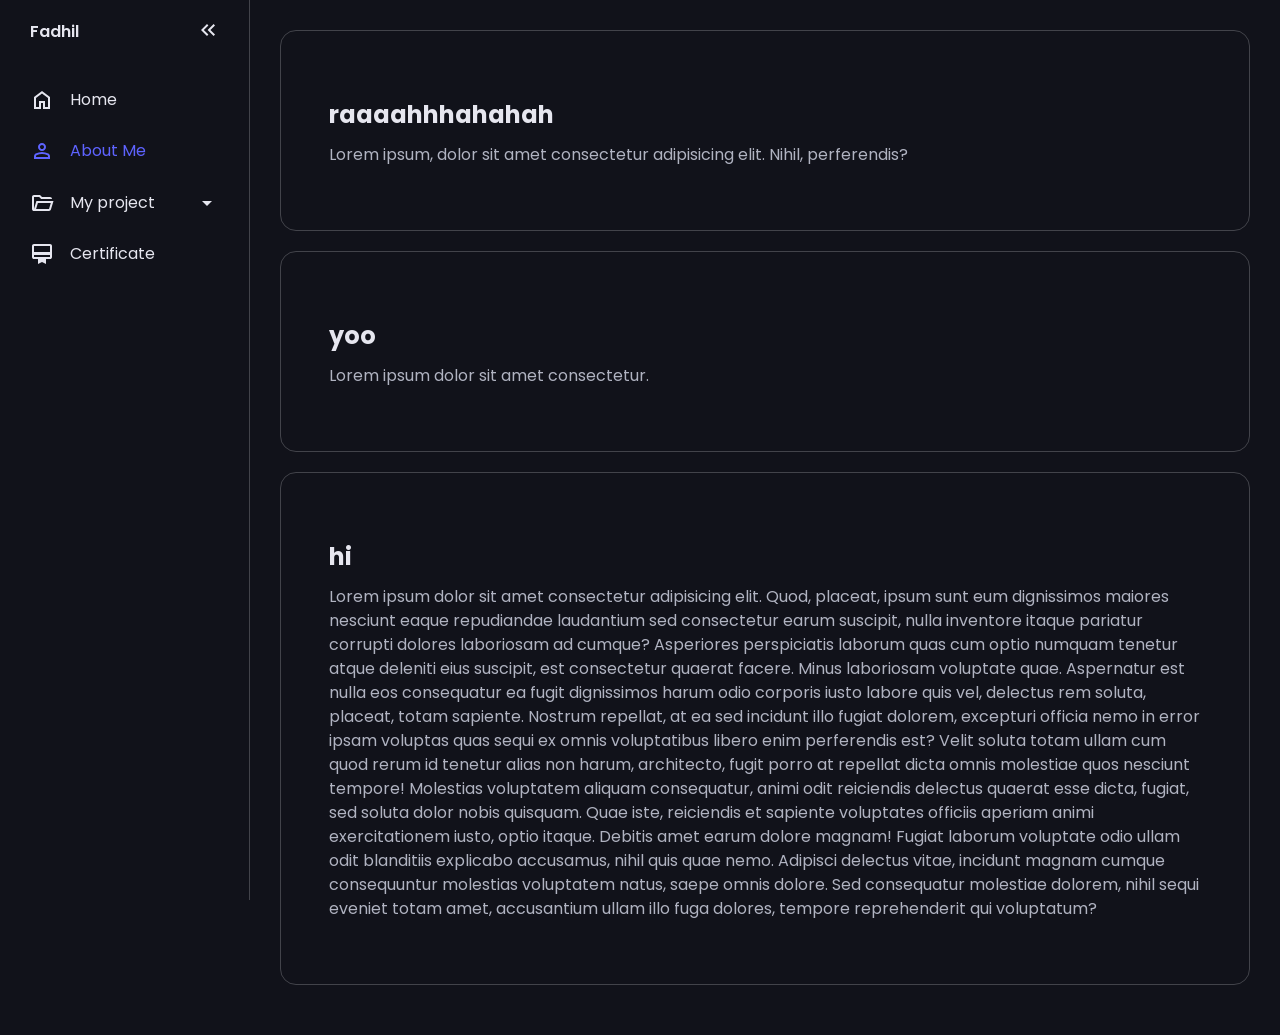
==== about-me.html @ 7f977c06 "porto baru nich" ====
<!doctype html>
<html lang="en">
  <head>
    <meta charset="UTF-8" />
    <meta name="viewport" content="width=device-width, initial-scale=1.0" />
    <title>Fadhil Portofolio</title>
    <link rel="stylesheet" href="/css/style.css" />
    <script type="text/javascript" src="/js/app.js" defer></script>
  </head>
  <body class="fade-in">
    <nav id="sidebar">
      <ul>
        <li>
          <span class="logo"> Fadhil</span>
          <button onclick=toggleSidebar() id="toggle-btn">
            <svg
              xmlns="http://www.w3.org/2000/svg"
              height="24px"
              viewBox="0 -960 960 960"
              width="24px"
              fill="#e3e3e3"
            >
              <path
                d="M440-240 200-480l240-240 56 56-183 184 183 184-56 56Zm264 0L464-480l240-240 56 56-183 184 183 184-56 56Z"
              />
            </svg>
          </button>
        </li>
        <li>
          <a href="index.html">
            <svg
              xmlns="http://www.w3.org/2000/svg"
              height="24px"
              viewBox="0 -960 960 960"
              width="24px"
              fill="#e3e3e3"
            >
              <path
                d="M240-200h120v-240h240v240h120v-360L480-740 240-560v360Zm-80 80v-480l320-240 320 240v480H520v-240h-80v240H160Zm320-350Z"
              />
            </svg>
            <span>Home</span>
          </a>
        </li>
        <li class="active">
          <a href="about-me.html">
            <svg
              xmlns="http://www.w3.org/2000/svg"
              height="24px"
              viewBox="0 -960 960 960"
              width="24px"
              fill="#e3e3e3"
            >
              <path
                d="M367-527q-47-47-47-113t47-113q47-47 113-47t113 47q47 47 47 113t-47 113q-47 47-113 47t-113-47ZM160-160v-112q0-34 17.5-62.5T224-378q62-31 126-46.5T480-440q66 0 130 15.5T736-378q29 15 46.5 43.5T800-272v112H160Zm80-80h480v-32q0-11-5.5-20T700-306q-54-27-109-40.5T480-360q-56 0-111 13.5T260-306q-9 5-14.5 14t-5.5 20v32Zm296.5-343.5Q560-607 560-640t-23.5-56.5Q513-720 480-720t-56.5 23.5Q400-673 400-640t23.5 56.5Q447-560 480-560t56.5-23.5ZM480-640Zm0 400Z"
              />
            </svg>
            <span>About Me</span>
          </a>
        </li>
        <li>
          <button onclick=togglesubMenu(this) class="dropdown-btn">
            <svg
              xmlns="http://www.w3.org/2000/svg"
              height="24px"
              viewBox="0 -960 960 960"
              width="24px"
              fill="#e3e3e3"
            >
              <path
                d="M160-160q-33 0-56.5-23.5T80-240v-480q0-33 23.5-56.5T160-800h240l80 80h320q33 0 56.5 23.5T880-640H447l-80-80H160v480l96-320h684L837-217q-8 26-29.5 41.5T760-160H160Zm84-80h516l72-240H316l-72 240Zm0 0 72-240-72 240Zm-84-400v-80 80Z"
              />
            </svg>
            <span>My project</span>
            <svg
              xmlns="http://www.w3.org/2000/svg"
              height="24px"
              viewBox="0 -960 960 960"
              width="24px"
              fill="#e3e3e3"
            >
              <path d="M480-360 280-560h400L480-360Z" />
            </svg>
          </button>
          <ul class="sub-menu">
            <div>
              <li><a href="#project-1">nama projek</a></li>
              <li><a href="#project-2">nama projek</a></li>
              <li><a href="#project-3">nama projek</a></li>
            </div>
          </ul>
        </li>
        <li>
          <a href="certificate.html">
            <svg
              xmlns="http://www.w3.org/2000/svg"
              height="24px"
              viewBox="0 -960 960 960"
              width="24px"
              fill="#e3e3e3"
            >
              <path
                d="M160-440v80h640v-80H160Zm0-440h640q33 0 56.5 23.5T880-800v440q0 33-23.5 56.5T800-280H640v200l-160-80-160 80v-200H160q-33 0-56.5-23.5T80-360v-440q0-33 23.5-56.5T160-880Zm0 320h640v-240H160v240Zm0 200v-440 440Z"
              />
            </svg>
            <span>Certificate</span>
          </a>
        </li>
      </ul>
    </nav>
    <main>
      <div class="container">
        <h2>raaaahhhahahah</h2>
        <p>
          Lorem ipsum, dolor sit amet consectetur adipisicing elit. Nihil,
          perferendis?
        </p>
      </div>
      <div class="container">
        <h2>yoo</h2>
        <p>Lorem ipsum dolor sit amet consectetur.</p>
      </div>
      <div class="container">
        <h2>hi</h2>
        <p>
          Lorem ipsum dolor sit amet consectetur adipisicing elit. Quod,
          placeat, ipsum sunt eum dignissimos maiores nesciunt eaque repudiandae
          laudantium sed consectetur earum suscipit, nulla inventore itaque
          pariatur corrupti dolores laboriosam ad cumque? Asperiores
          perspiciatis laborum quas cum optio numquam tenetur atque deleniti
          eius suscipit, est consectetur quaerat facere. Minus laboriosam
          voluptate quae. Aspernatur est nulla eos consequatur ea fugit
          dignissimos harum odio corporis iusto labore quis vel, delectus rem
          soluta, placeat, totam sapiente. Nostrum repellat, at ea sed incidunt
          illo fugiat dolorem, excepturi officia nemo in error ipsam voluptas
          quas sequi ex omnis voluptatibus libero enim perferendis est? Velit
          soluta totam ullam cum quod rerum id tenetur alias non harum,
          architecto, fugit porro at repellat dicta omnis molestiae quos
          nesciunt tempore! Molestias voluptatem aliquam consequatur, animi odit
          reiciendis delectus quaerat esse dicta, fugiat, sed soluta dolor nobis
          quisquam. Quae iste, reiciendis et sapiente voluptates officiis
          aperiam animi exercitationem iusto, optio itaque. Debitis amet earum
          dolore magnam! Fugiat laborum voluptate odio ullam odit blanditiis
          explicabo accusamus, nihil quis quae nemo. Adipisci delectus vitae,
          incidunt magnam cumque consequuntur molestias voluptatem natus, saepe
          omnis dolore. Sed consequatur molestiae dolorem, nihil sequi eveniet
          totam amet, accusantium ullam illo fuga dolores, tempore reprehenderit
          qui voluptatum?
        </p>
      </div>
    </main>
  </body>
</html>
---- css/style.css ----
@import url("https://fonts.googleapis.com/css2?family=Poppins:ital,wght@0,100;0,200;0,300;0,400;0,500;0,600;0,700;0,800;0,900;1,100;1,200;1,300;1,400;1,500;1,600;1,700;1,800;1,900&display=swap");
:root {
  --base-clr: #11121a;
  --line-clr: #42434a;
  --hover-clr: #222533;
  --text-clr: #e6e6ef;
  --accent-clr: #5e63ff;
  --secondary-text-clr: #b0b3c1;
}

* {
  margin: 0;
  padding: 0;
}

html {
  font-family:
    Poppins, "segoe UI", "Segoe UI", Tahoma, Geneva, Verdana, sans-serif;
  line-height: 1.5rem;
}

body {
  min-height: 100vh;
  min-height: 100dvh;
  background-color: var(--base-clr);
  color: var(--text-clr);
  display: grid;
  grid-template-columns: auto 1fr;
}

/* buat sidebarnya */
#sidebar {
  box-sizing: border-box;
  height: 100vh;
  width: 250px;
  padding: 5px 1em;
  background-color: var(--base-clr);
  border-right: 1px solid var(--line-clr);

  position: sticky;
  top: 0;
  align-self: start;
  transition: 300ms ease-in-out;
}

#sidebar.close {
  padding: 5px;
  width: 60px;
  overflow: hidden;
  text-wrap: nowrap;
}

#sidebar ul {
  list-style: none;
}

#sidebar > ul > li:first-child {
  display: flex;
  justify-content: flex-end;
  margin-bottom: 16px;
  .logo {
    font-weight: 600;
  }
}

#sidebar ul li.active a {
  color: var(--accent-clr);

  svg {
    fill: var(--accent-clr);
  }
}

#sidebar a,
#sidebar .dropdown-btn,
#sidebar .logo {
  border-radius: 0.5em;
  padding: 0.85em;
  text-decoration: none;
  color: var(--text-clr);
  display: flex;
  align-items: center;
  gap: 1em;
}

.dropdown-btn {
  width: 100%;
  text-align: left;
  background: none;
  border: none;
  font: inherit;
  cursor: pointer;
}

#sidebar svg {
  flex-shrink: 0;
  fill: var(--text-clr);
}

#sidebar a span,
#sidebar .dropdown-btn span {
  flex-grow: 1;
}

#sidebar a:hover,
#sidebar .dropdown-btn:hover {
  background-color: var(--hover-clr);
}

/* dropdown menu style */
#sidebar .sub-menu {
  display: grid;
  grid-template-rows: 0fr;
  transition: 300ms ease-in-out;

  > div {
    overflow: hidden;
  }
}

#sidebar .sub-menu.show {
  grid-template-rows: 1fr;
}

.dropdown-btn svg {
  transition: 200ms ease;
}

.rotate svg:last-child {
  rotate: -180deg;
}

#sidebar .sub-menu a {
  padding-left: 2em;
}

#toggle-btn {
  margin-left: auto;
  padding: 1em;
  border: none;
  border-radius: 0.5em;
  background: none;
  cursor: pointer;

  svg {
    transition: rotate 150ms ease;
  }
}

#toggle-btn:hover {
  background-color: var(--hover-clr);
}

main {
  padding: min(30px, 7%);
}

main p {
  color: var(--secondary-text-clr);
  margin-top: 5px;
  margin-bottom: 15px;
}

.container {
  border: 1px solid var(--line-clr);
  border-radius: 1em;
  margin-bottom: 20px;
  padding: min(3em, 15%);

  h2,
  p {
    margin-top: 1em;
  }
}

@media (max-width: 800px) {
  body {
    grid-template-columns: 1fr;
  }
  .container {
    border: none;
    padding: 0;
  }
  #sidebar {
    height: 60px;
    width: 100%;
    border: none;
    border-top: 1px solid var(--line-clr);
    padding: 0;
    position: fixed;
    top: unset;
    bottom: 0;

    > ul {
      padding: 0;
      display: grid;
      grid-auto-columns: 60px;
      grid-auto-flow: column;
      align-items: center;
      overflow-x: scroll;
    }

    ul li {
      height: 100%;
    }

    ul a,
    ul .dropdown-btn {
      width: 60px;
      height: 60px;
      padding: 0;
      border-radius: 0;
      justify-content: center;
    }

    ul li span,
    ul li:first-child,
    .dropdown-btn svg:last-child {
      display: none;
    }

    ul li .sub-menu.show {
      position: fixed;
      bottom: 60px;
      left: 0;
      box-sizing: border-box;
      height: 60px;
      width: 100%;
      background-color: var(--hover-clr);
      display: flex;
      justify-content: center;

      > div {
        overflow-x: auto;
      }
      li {
        display: inline-flex;
      }
      a {
        box-sizing: border-box;
        padding: 1em;
        width: auto;
        justify-content: center;
      }
    }
  }
}
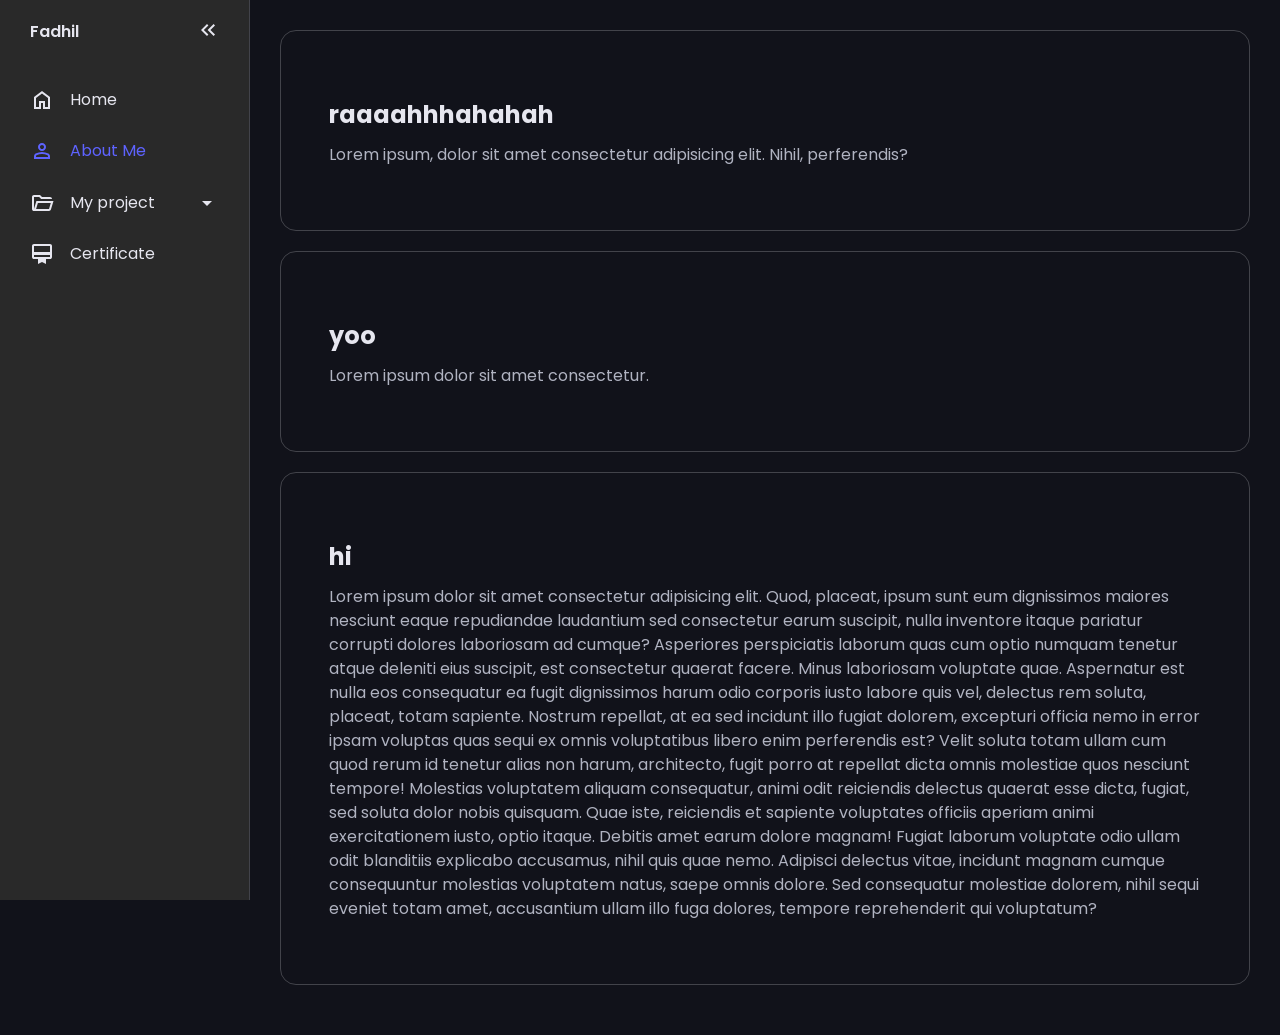
==== commit ed718deb: "rapihin folder" ====
--- a/about-me.html
+++ b/about-me.html
@@ -4,8 +4,8 @@
     <meta charset="UTF-8" />
     <meta name="viewport" content="width=device-width, initial-scale=1.0" />
     <title>Fadhil Portofolio</title>
-    <link rel="stylesheet" href="/css/style.css" />
-    <script type="text/javascript" src="/js/app.js" defer></script>
+    <link rel="stylesheet" href="style.css" />
+    <script type="text/javascript" src="app.js" defer></script>
   </head>
   <body class="fade-in">
     <nav id="sidebar">
--- a/style.css
+++ b/style.css
@@ -0,0 +1,248 @@
+@import url("https://fonts.googleapis.com/css2?family=Poppins:ital,wght@0,100;0,200;0,300;0,400;0,500;0,600;0,700;0,800;0,900;1,100;1,200;1,300;1,400;1,500;1,600;1,700;1,800;1,900&display=swap");
+:root {
+  --base-clr: #11121a;
+  --nav-clr: #292929;
+  --line-clr: #42434a;
+  --hover-clr: #222533;
+  --text-clr: #e6e6ef;
+  --accent-clr: #5e63ff;
+  --secondary-text-clr: #b0b3c1;
+}
+
+* {
+  margin: 0;
+  padding: 0;
+}
+
+html {
+  font-family:
+    Poppins, "segoe UI", "Segoe UI", Tahoma, Geneva, Verdana, sans-serif;
+  line-height: 1.5rem;
+}
+
+body {
+  min-height: 100vh;
+  min-height: 100dvh;
+  background-color: var(--base-clr);
+  color: var(--text-clr);
+  display: grid;
+  grid-template-columns: auto 1fr;
+}
+
+/* buat sidebarnya */
+#sidebar {
+  box-sizing: border-box;
+  height: 100vh;
+  width: 250px;
+  padding: 5px 1em;
+  background-color: var(--nav-clr);
+  border-right: 1px solid var(--line-clr);
+
+  position: sticky;
+  top: 0;
+  align-self: start;
+  transition: 300ms ease-in-out;
+}
+
+#sidebar.close {
+  padding: 5px;
+  width: 60px;
+  overflow: hidden;
+  text-wrap: nowrap;
+}
+
+#sidebar ul {
+  list-style: none;
+}
+
+#sidebar > ul > li:first-child {
+  display: flex;
+  justify-content: flex-end;
+  margin-bottom: 16px;
+  .logo {
+    font-weight: 600;
+  }
+}
+
+#sidebar ul li.active a {
+  color: var(--accent-clr);
+
+  svg {
+    fill: var(--accent-clr);
+  }
+}
+
+#sidebar a,
+#sidebar .dropdown-btn,
+#sidebar .logo {
+  border-radius: 0.5em;
+  padding: 0.85em;
+  text-decoration: none;
+  color: var(--text-clr);
+  display: flex;
+  align-items: center;
+  gap: 1em;
+}
+
+.dropdown-btn {
+  width: 100%;
+  text-align: left;
+  background: none;
+  border: none;
+  font: inherit;
+  cursor: pointer;
+}
+
+#sidebar svg {
+  flex-shrink: 0;
+  fill: var(--text-clr);
+}
+
+#sidebar a span,
+#sidebar .dropdown-btn span {
+  flex-grow: 1;
+}
+
+#sidebar a:hover,
+#sidebar .dropdown-btn:hover {
+  background-color: var(--hover-clr);
+}
+
+/* dropdown menu style */
+#sidebar .sub-menu {
+  display: grid;
+  grid-template-rows: 0fr;
+  transition: 300ms ease-in-out;
+
+  > div {
+    overflow: hidden;
+  }
+}
+
+#sidebar .sub-menu.show {
+  grid-template-rows: 1fr;
+}
+
+.dropdown-btn svg {
+  transition: 200ms ease;
+}
+
+.rotate svg:last-child {
+  rotate: -180deg;
+}
+
+#sidebar .sub-menu a {
+  padding-left: 2em;
+}
+
+#toggle-btn {
+  margin-left: auto;
+  padding: 1em;
+  border: none;
+  border-radius: 0.5em;
+  background: none;
+  cursor: pointer;
+
+  svg {
+    transition: rotate 150ms ease;
+  }
+}
+
+#toggle-btn:hover {
+  background-color: var(--hover-clr);
+}
+
+main {
+  padding: min(30px, 7%);
+}
+
+main p {
+  color: var(--secondary-text-clr);
+  margin-top: 5px;
+  margin-bottom: 15px;
+}
+
+.container {
+  border: 1px solid var(--line-clr);
+  border-radius: 1em;
+  margin-bottom: 20px;
+  padding: min(3em, 15%);
+
+  h2,
+  p {
+    margin-top: 1em;
+  }
+}
+
+@media (max-width: 800px) {
+  body {
+    grid-template-columns: 1fr;
+  }
+  .container {
+    border: none;
+    padding: 0;
+  }
+  #sidebar {
+    height: 60px;
+    width: 100%;
+    border: none;
+    border-top: 1px solid var(--line-clr);
+    padding: 0;
+    position: fixed;
+    top: unset;
+    bottom: 0;
+
+    > ul {
+      padding: 0;
+      display: grid;
+      grid-auto-columns: 60px;
+      grid-auto-flow: column;
+      align-items: center;
+      overflow-x: scroll;
+    }
+
+    ul li {
+      height: 100%;
+    }
+
+    ul a,
+    ul .dropdown-btn {
+      width: 60px;
+      height: 60px;
+      padding: 0;
+      border-radius: 0;
+      justify-content: center;
+    }
+
+    ul li span,
+    ul li:first-child,
+    .dropdown-btn svg:last-child {
+      display: none;
+    }
+
+    ul li .sub-menu.show {
+      position: fixed;
+      bottom: 60px;
+      left: 0;
+      box-sizing: border-box;
+      height: 60px;
+      width: 100%;
+      background-color: var(--hover-clr);
+      display: flex;
+      justify-content: center;
+
+      > div {
+        overflow-x: auto;
+      }
+      li {
+        display: inline-flex;
+      }
+      a {
+        box-sizing: border-box;
+        padding: 1em;
+        width: auto;
+        justify-content: center;
+      }
+    }
+  }
+}
